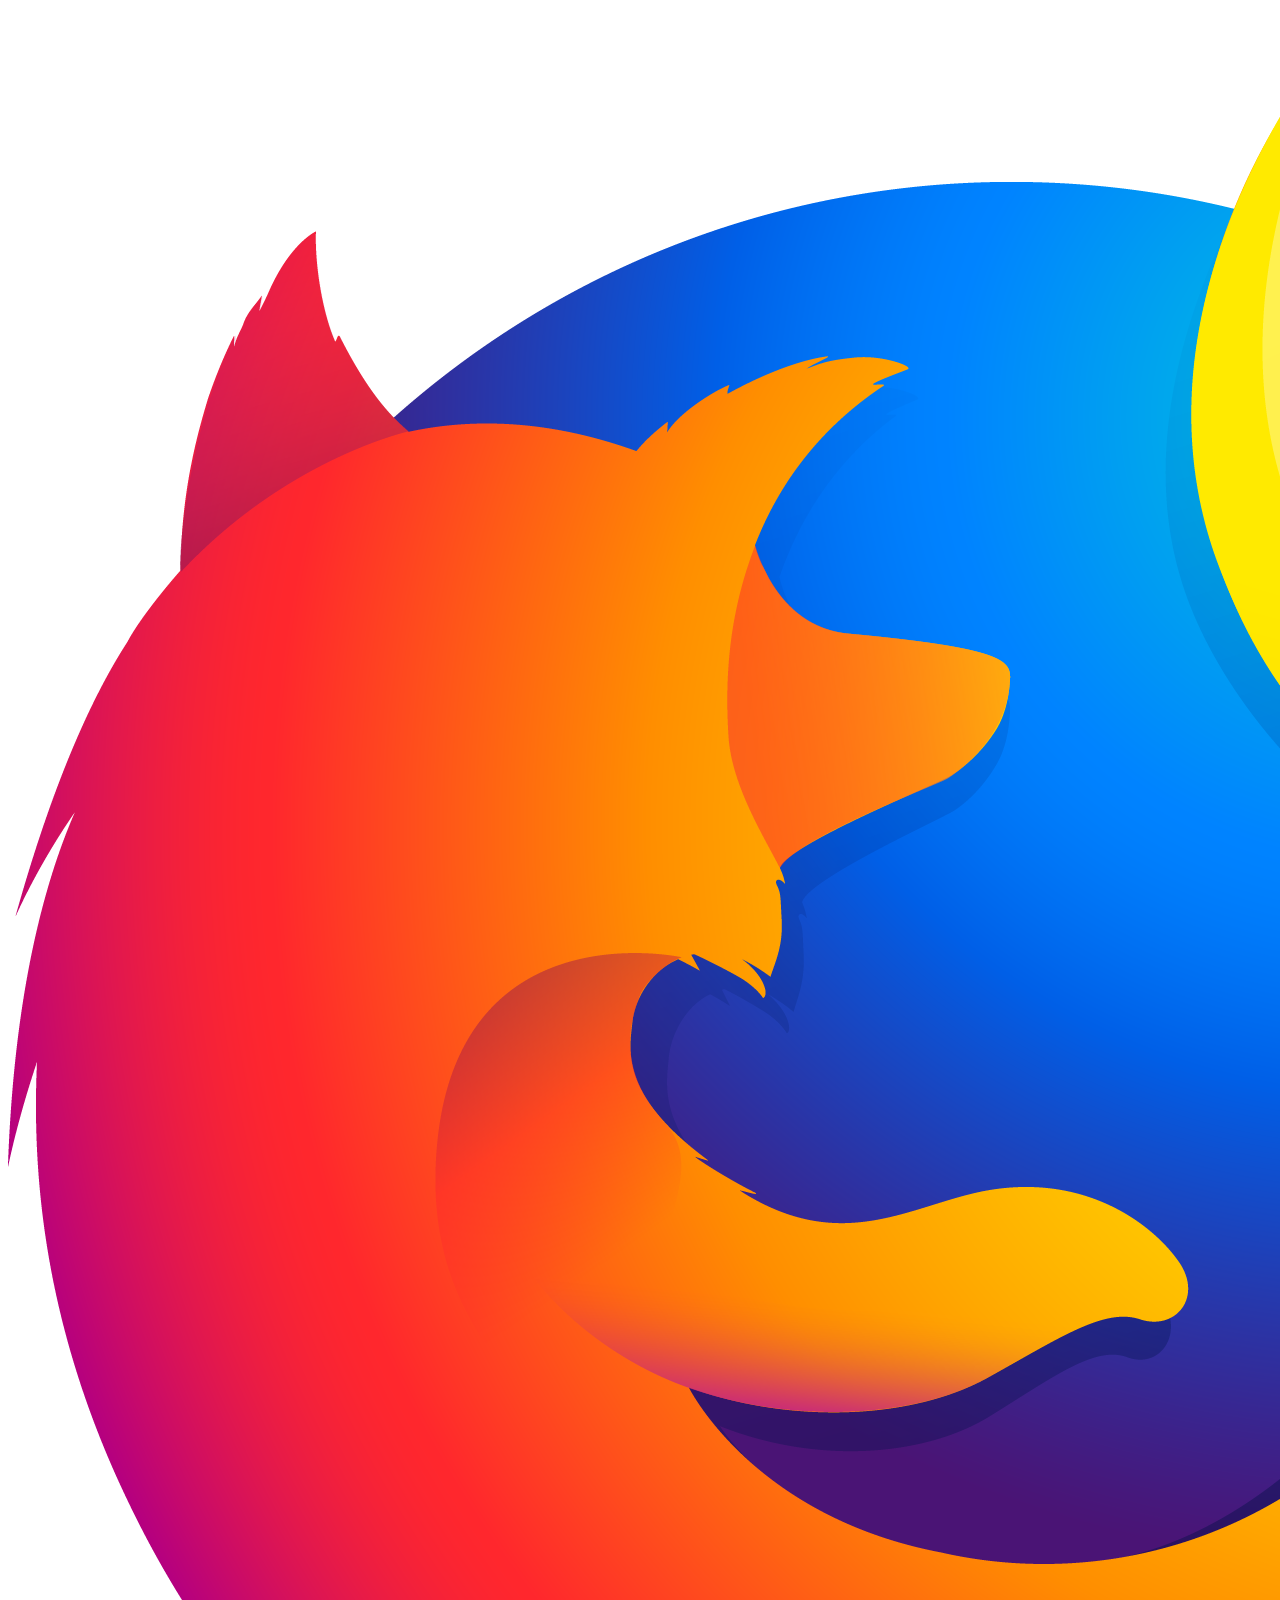
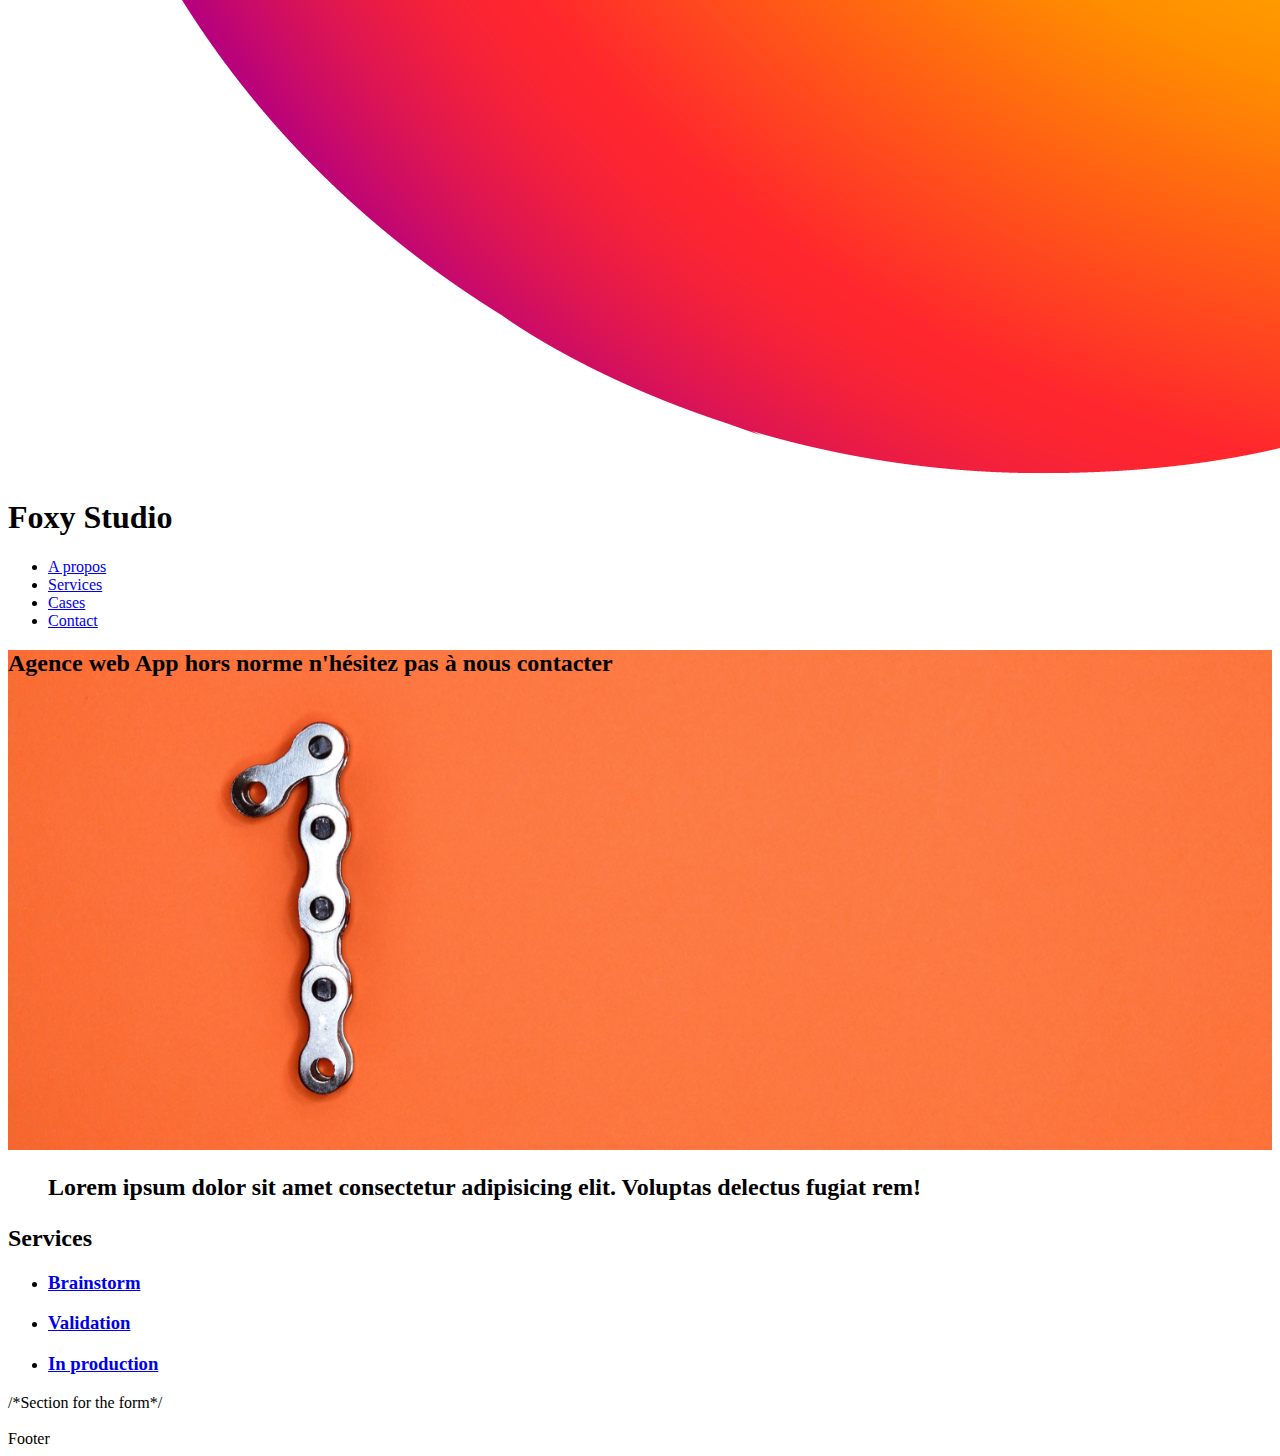
==== livredorv2/datas/francois/index.html @ abcf760b "livredorv2" ====
<!doctype html>
<html lang="fr">
<head>
  <meta charset="utf-8">
  <title>cf2000</title>
  <link rel="stylesheet" href="css/style.css">
</head>
<body>
  <!-- Header -->
  <header>
    <div class="wrapper">
      <img src="img/logo.png" alt="logo foxy studio">
      <h1 class="heading-1">Foxy Studio</h1>
    </div>
    <div class="wrapper">
      <nav>
        <ul>
          <li><a href="#">A propos</a></li>
          <li><a href="#">Services</a></li>
          <li><a href="#">Cases</a></li>
          <li><a href="#">Contact</a></li>
        </ul>
      </nav>
    </div>
  </header>
  <!-- Body -->
  <main role="main">
    <section class="banner">
      <div class="wrapper">
        <h2><span>Agence web App</span> hors norme n'hésitez pas à nous contacter</h2>
      </div>
    </section>
    <section class="quote">
        <div class="wrapper">
          <h2>
            <blockquote>
              Lorem ipsum dolor sit amet consectetur adipisicing elit. Voluptas delectus fugiat rem!
            </blockquote>
          </h2>
        </div>
    </section>
    <section class="services">
      <h2>Services</h2>
      <ul>
        <li>
          <a href="#">
            <div class="service-item"></div>
            <h3>Brainstorm</h3>
          </a>
        </li>
        <li>
          <a href="#">
            <div class="service-item"></div>
            <h3>Validation</h3>
          </a>
        </li>
        <li>
          <a href="#">
            <div class="service-item"></div>
            <h3>In production</h3>
          </a>
        </li>
      </ul>
    </section>
    <section class="form">
        /*Section for the form*/
    </section>
    <section>
      <div class="col">
        <img src="" alt="">
      </div>
      <div class="col">

      </div>
    </section>
  </main>
  <!-- Footer -->
  <footer>
    Footer
  </footer>
  
  
  

  
  
</body>
</html>
---- livredorv2/datas/francois/css/style.css ----
header{
    
}

.banner{
    background: #fff url(../img/number-1.jpg) no-repeat center;
    height: 500px;
    background-size: cover;
}
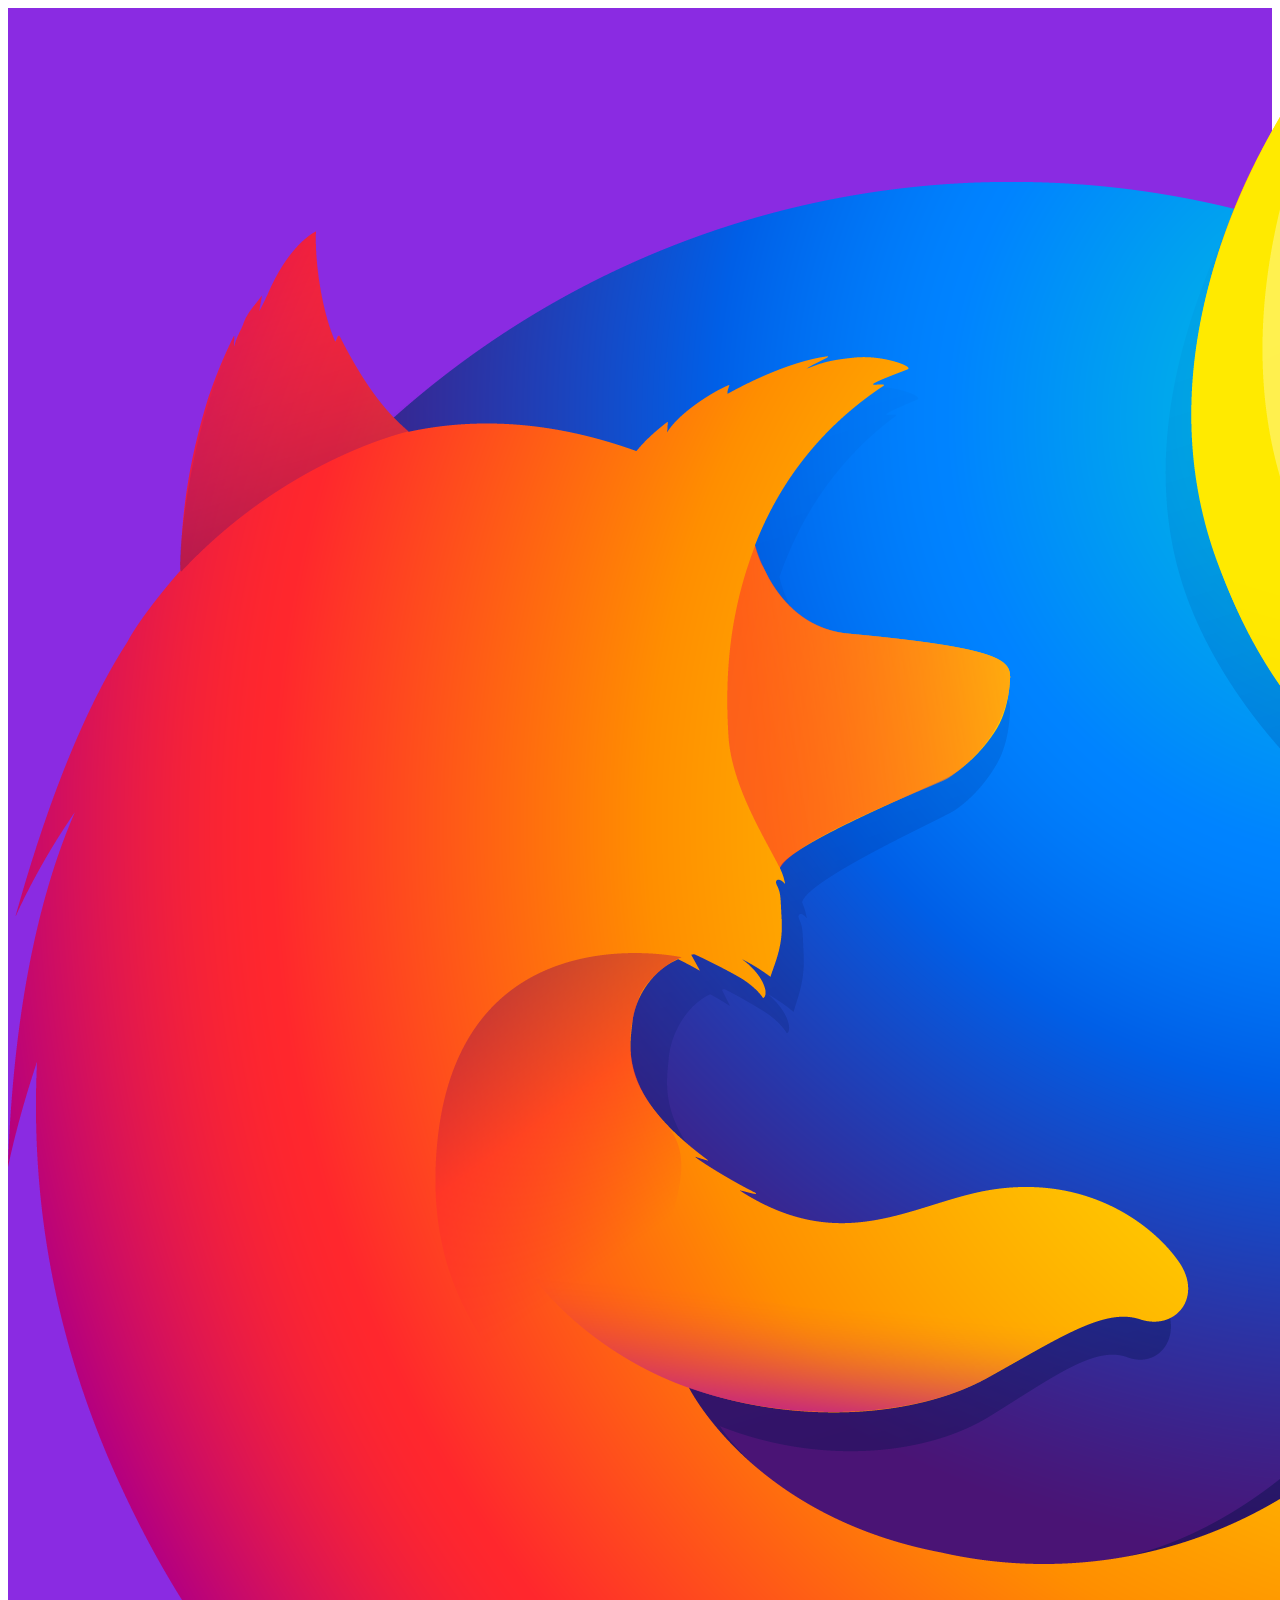
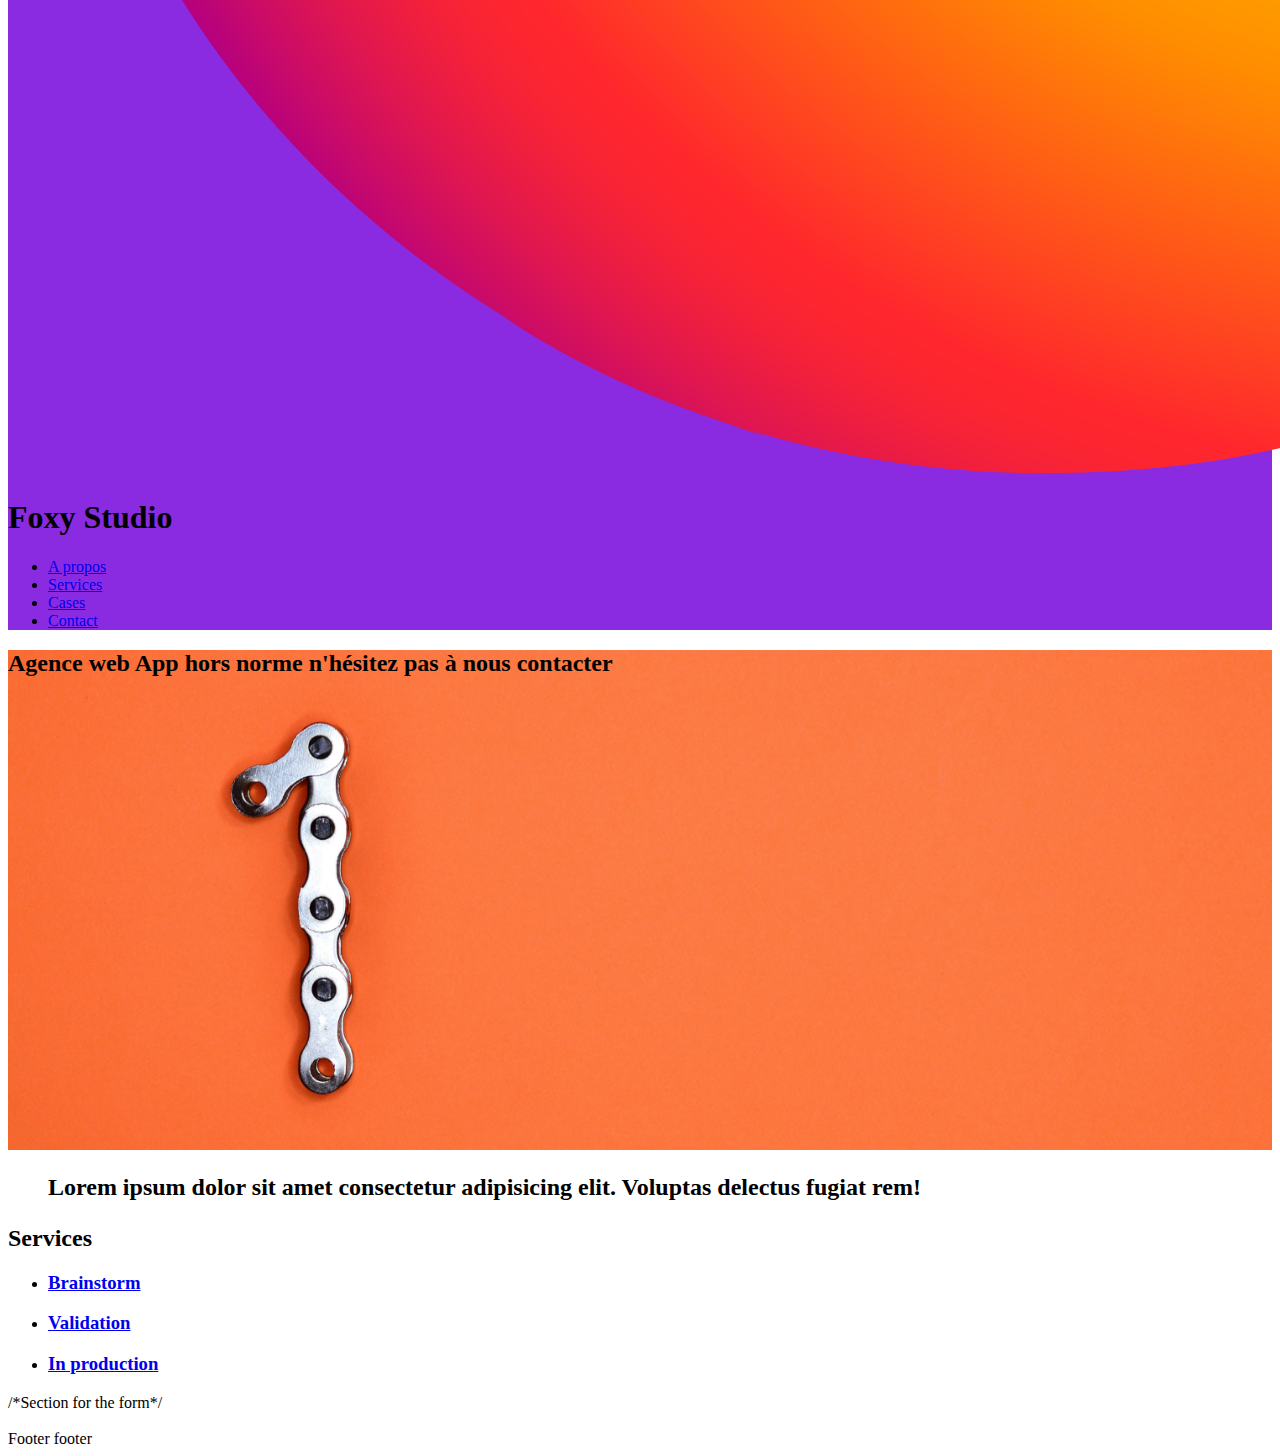
==== commit 4d2f810e: "up style flex and position" ====
--- a/livredorv2/datas/francois/index.html
+++ b/livredorv2/datas/francois/index.html
@@ -76,7 +76,7 @@
   </main>
   <!-- Footer -->
   <footer>
-    Footer
+    Footer footer
   </footer>
   
   
--- a/livredorv2/datas/francois/css/style.css
+++ b/livredorv2/datas/francois/css/style.css
@@ -1,5 +1,5 @@
 header{
-    
+    background-color: blueviolet;
 }
 
 .banner{
